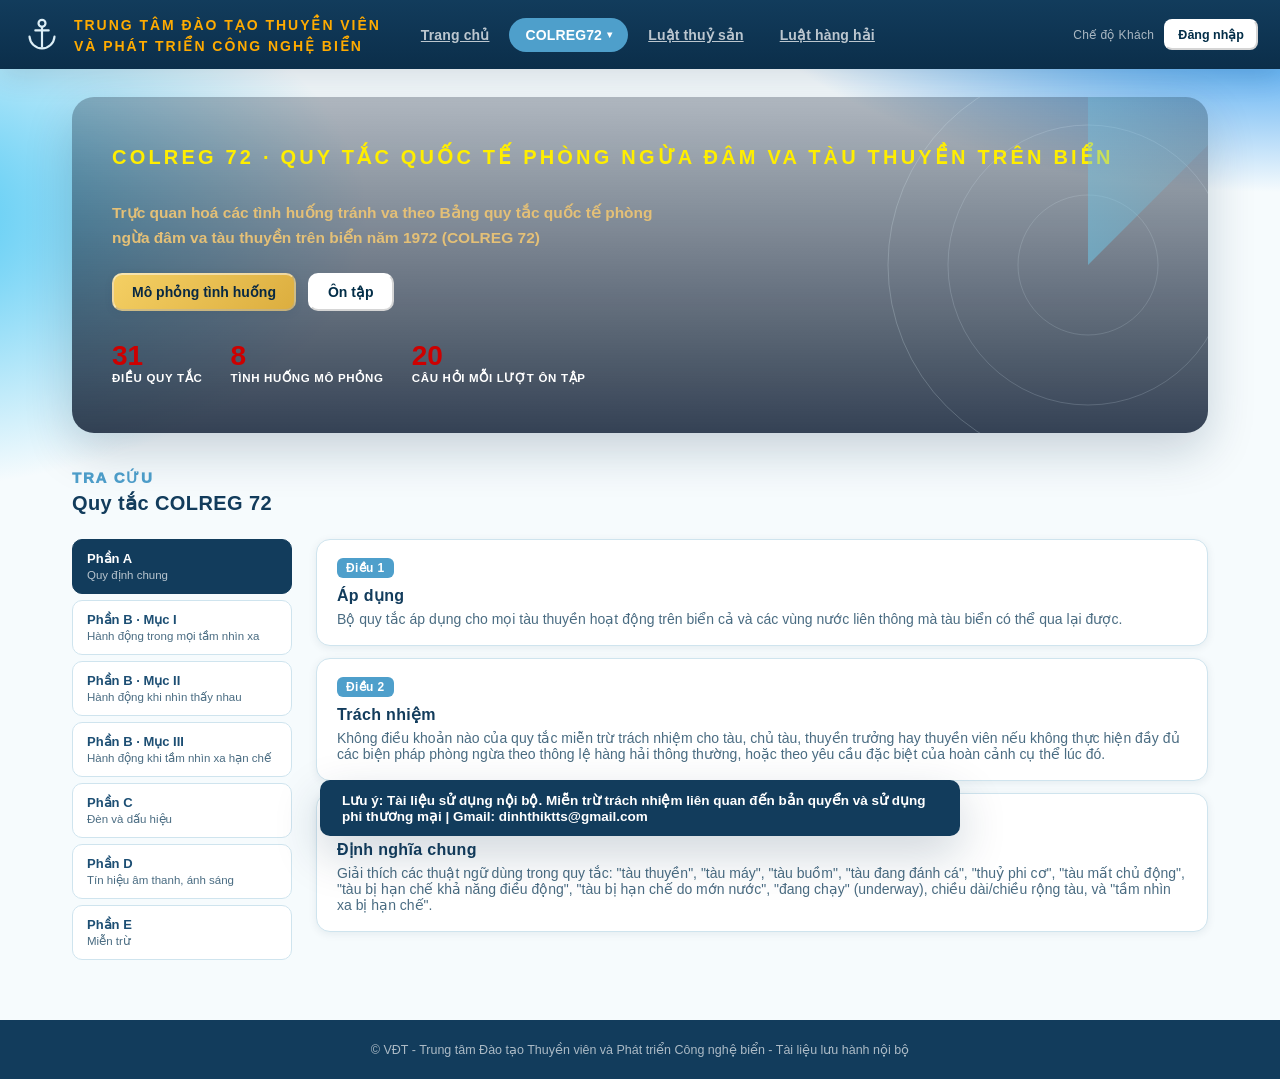
==== colreg.html @ cce14ad9 "Add files via upload" ====
<!DOCTYPE html>
<html lang="vi">
<head>
<meta charset="UTF-8">
<meta name="viewport" content="width=device-width, initial-scale=1.0, maximum-scale=1">
<title>COLREG72 — Trung tâm Đào tạo Thuyền viên</title>
<link rel="icon" type="image/png" href="https://trungtamdttv.edu.vn/uploads/0/DinhThi/LOGO/logo%20Cty%20(Final)%20.PNG.png">
<link rel="stylesheet" href="app-style.css">
</head>
<body>
<div id="app-shell">
  <header class="topbar">
    <div class="brand">
      <svg id="brand-emblem" class="brand-emblem" viewBox="0 0 48 48" fill="none" xmlns="http://www.w3.org/2000/svg"></svg>
      <div class="brand-text">
  <span class="brand-org" id="org-name-display">TRUNG TÂM ĐÀO TẠO THUYỀN VIÊN</span>
  <span class="brand-app">Ôn tập lý thuyết Luật và các quy định liên quan</span>
</div>
    </div>
    <nav class="main-nav" id="main-nav">
      <a class="nav-btn" href="index.html">Trang chủ</a>
      <div class="nav-dropdown" id="nav-dropdown-colreg" data-nav-group="colreg">
        <button class="nav-btn nav-btn-parent" data-nav-toggle="colreg">COLREG72 <span class="nav-caret">▾</span></button>
        <div class="nav-dropdown-menu">
          <button class="nav-dropdown-item" data-view="rules">Nội dung</button>
          <button class="nav-dropdown-item" data-view="scenarios">Mô phỏng</button>
          <button class="nav-dropdown-item" data-view="quiz">Ôn tập</button>
        </div>
      </div>
      <a class="nav-btn" href="fisheries.html">Luật thuỷ sản</a>
      <a class="nav-btn" href="maritime.html">Luật hàng hải</a>
    </nav>
    <div class="auth-area">
      <span class="login-status" id="login-status">Chế độ Khách</span>
      <button class="btn btn-outline btn-sm" id="login-toggle-btn">Đăng nhập</button>
    </div>
  </header>
  <main id="view-root"></main>
  <footer class="app-footer">
    <div id="footer-text">© VĐT - Trung tâm Đào tạo Thuyền viên và Phát triển Công nghệ biển - Tài liệu lưu hành nội bộ</div>
  </footer>
</div>

<div class="modal-overlay hidden" id="login-modal">
  <div class="modal-box">
    <button class="modal-close" id="login-modal-close" aria-label="Đóng">✕</button>
    <h3>Đăng nhập quản trị</h3>
    <p style="font-size:13px;margin-bottom:18px;">Đăng nhập để chỉnh sửa quy tắc, tình huống mô phỏng, câu hỏi ôn tập và giao diện.</p>
    <div class="form-field">
      <label for="login-user">Tài khoản</label>
      <input type="text" id="login-user" autocomplete="username">
    </div>
    <div class="form-field">
      <label for="login-pass">Mật khẩu</label>
      <input type="password" id="login-pass" autocomplete="current-password">
    </div>
    <div class="form-error" id="login-error"></div>
    <button class="btn btn-primary" id="login-submit-btn" style="width:100%;">Đăng nhập</button>
  </div>
</div>

<div id="toast"></div>
<audio id="global-audio-player" preload="none"></audio>

<script>const INITIAL_VIEW = "rules";</script>
<script src="app-shared.js"></script>
</body>
</html>
---- app-style.css ----
:root{
  --ocean-light:#BFE3F0;
  --ocean-pale:#E3F3F9;
  --ocean-mid:#4E9FCB;
  --ocean-deep:#0B2E4A;
  --navy:#123C5C;
  --navy-soft:#1C4E73;
  --foam:#F6FBFD;
  --paper:#FFFFFF;
  --brass:#C99A44;
  --brass-soft:#E4C077;
  --giveway:#D6524A;
  --giveway-soft:#F6D9D6;
  --standon:#2F9E68;
  --standon-soft:#D6F0E1;
  --both:#DB8F2E;
  --both-soft:#F7E4C3;
  --ink:#0B2E4A;
  --ink-soft:#4A6C82;
  --line:#CFE4EE;
  --line-soft:#E4F1F6;
  --shadow-sm: 0 2px 8px rgba(11,46,74,0.08);
  --shadow-md: 0 8px 28px rgba(11,46,74,0.14);
  --shadow-lg: 0 18px 48px rgba(11,46,74,0.20);
  --radius-sm: 8px;
  --radius-md: 14px;
  --radius-lg: 22px;
  --font-display: "Bahnschrift", "Segoe UI Semibold", "Arial Narrow", "Helvetica Neue", Arial, sans-serif;
  --font-body: -apple-system, BlinkMacSystemFont, "Segoe UI", Roboto, "Helvetica Neue", Arial, sans-serif;
  --font-mono: "Cascadia Mono", "SF Mono", Consolas, Menlo, monospace;
}
*{box-sizing:border-box;}
html,body{margin:0;padding:0;}
body{
  font-family:var(--font-body);
  color:var(--ink);
  background:
radial-gradient(1200px 600px at 100% -10%, #6bb6f3 30%, transparent 50%), radial-gradient(900px 500px at -10% 20%, #44c5f3 0%, transparent 55%), var(--foam);
  min-height:100vh;
  -webkit-font-smoothing:antialiased;
}
h1,h2,h3,h4{font-family:var(--font-display);color:var(--navy);margin:0 0 8px 0;letter-spacing:0.02em;}
p{line-height:1.6;color:var(--ink-soft);margin:0 0 12px 0;}
button{font-family:var(--font-body);cursor:pointer;}
::selection{background:var(--ocean-mid);color:#fff;}
a{color:var(--ocean-mid);}

/* ===== Layout shell ===== */
#app-shell{min-height:100vh;display:flex;flex-direction:column;}

/* ===== Topbar ===== */
.topbar{
  position:sticky;top:0;z-index:40;
  display:flex;align-items:center;gap:16px;
  padding:12px 22px;
  background:linear-gradient(180deg, var(--navy) 0%, var(--ocean-deep) 100%);
  box-shadow:var(--shadow-md);
  flex-wrap:wrap;
}
.brand{display:flex;align-items:center;gap:12px;flex:0 0 auto;}
.brand-emblem{width:40px;height:40px;flex:0 0 auto;}
.brand-text{display:flex;flex-direction:column;line-height:1.5;}
.brand-org{font-family:var(--font-display);font-size:14px;letter-spacing:0.14em;color:#ffab00;text-transform:uppercase;font-weight:800;margin-top:3px}
.brand-app{font-family:var(--font-display);font-size:14px;letter-spacing:0.14em;color:#ffab00;text-transform:uppercase;font-weight:800;}
.main-nav{display:flex;gap:4px;margin-left:8px;flex:1 1 auto;flex-wrap:wrap;}
.nav-btn{
  border:none;background:transparent;color:rgba(255,255,255,0.72);
  padding:9px 16px;border-radius:999px;font-size:14px;font-weight:600;letter-spacing:0.01em;
  transition:background .15s ease, color .15s ease;
}
.nav-btn:hover{background:rgba(255,255,255,0.10);color:#fff;}
.nav-btn.active{background:var(--ocean-mid);color:#fff;}
.nav-dropdown{position:relative;}
.nav-btn-parent{display:inline-flex;align-items:center;gap:5px;}
.nav-caret{display:inline-block;font-size:10px;transition:transform .15s ease;}
.nav-dropdown.open .nav-caret{transform:rotate(180deg);}
.nav-dropdown-menu{
  position:absolute;top:calc(100% + 6px);left:0;min-width:170px;
  background:var(--navy);border:1px solid rgba(255,255,255,0.12);
  border-radius:var(--radius-sm);box-shadow:var(--shadow-md);
  padding:6px;display:flex;flex-direction:column;gap:2px;
  opacity:0;visibility:hidden;transform:translateY(-4px);
  transition:opacity .15s ease, transform .15s ease, visibility .15s ease;
  z-index:50;
}
.nav-dropdown.open .nav-dropdown-menu,
.nav-dropdown:hover .nav-dropdown-menu{opacity:1;visibility:visible;transform:translateY(0);}
.nav-dropdown-item{
  display:block;width:100%;text-align:left;border:none;background:transparent;
  color:rgba(255,255,255,0.78);padding:8px 12px;border-radius:8px;font-size:13.5px;font-weight:600;
}
.nav-dropdown-item:hover{background:rgba(255,255,255,0.10);color:#fff;}
.nav-dropdown-item.active{background:var(--ocean-mid);color:#fff;}
.auth-area{display:flex;align-items:center;gap:10px;flex:0 0 auto;}
.login-status{font-size:12px;color:rgba(255,255,255,0.65);font-family:var(--font-body);letter-spacing:0.03em;}
.login-status.on{color:var(--brass-soft);}

/* ===== Buttons ===== */
.btn{
  background:#ffffff;border-color: rgb(255 255 255 / 50%);color:#032e48;border-radius: 10px;padding: 9px 18px;font-size: 14px;font-weight: 700;transition: transform .1s ease, box-shadow .15s ease, background .15s ease;
}
}
.btn:active{transform:translateY(1px);}
.btn-primary{background:linear-gradient(135deg,#f4cf63,#dcae3f);color:#092943;box-shadow:var(--shadow-sm);}
.btn-primary:hover{background:#3f8fbd;}
.btn-outline{background:#ffffff;border-color:rgba(255,255,255,0.5);color:#032e48;}
.btn-outline:hover{background:rgba(255,255,255,0.12);}

.hero-quiz-btn{background:#ffffff;border-color:rgba(255,255,255,0.5);color:#032e48;}
.hero-quiz-btn:hover{background:rgba(255,255,255,0.12);}

.btn-brass{background:var(--brass);color:#fff;}
.btn-brass:hover{background:#b5893c;}
.btn-danger{background:var(--giveway);color:#fff;}
.btn-ghost{background:transparent;border-color:var(--line);color:var(--navy);}
.btn-ghost:hover{background:var(--line-soft);}
.btn-sm{padding:6px 12px;font-size:12.5px;border-radius:8px;}
.btn:disabled{opacity:0.5;cursor:not-allowed;}

/* ===== Main / Views ===== */
main{flex:1 1 auto;padding:28px 22px 60px;max-width:1180px;margin:0 auto;width:100%;}
.view{animation:fadeIn .25s ease;}
@keyframes fadeIn{from{opacity:0;transform:translateY(6px);}to{opacity:1;transform:translateY(0);}}

/* ===== Banner ảnh tự động thay đổi (trên Hero) ===== */
.banner-carousel{position:relative;width:100%;overflow:hidden;border-radius:var(--radius-lg);margin-bottom:20px;box-shadow:var(--shadow-md);background:var(--navy);}
.banner-carousel-img{width:100%;height:300px;object-fit:cover;display:block;transition:opacity .35s ease;}
.banner-carousel-dots{position:absolute;bottom:14px;left:50%;transform:translateX(-50%);display:flex;gap:8px;z-index:2;}
.banner-carousel-dot{width:9px;height:9px;border-radius:50%;background:rgba(255,255,255,0.5);cursor:pointer;border:none;padding:0;transition:background .15s ease, transform .15s ease;}
.banner-carousel-dot.active{background:#fff;transform:scale(1.2);}
.banner-carousel-arrow{position:absolute;top:50%;transform:translateY(-50%);background:rgba(11,46,74,0.45);color:#fff;border:none;width:34px;height:34px;border-radius:50%;cursor:pointer;font-size:18px;display:flex;align-items:center;justify-content:center;z-index:2;line-height:1;}
.banner-carousel-arrow:hover{background:rgba(11,46,74,0.75);}
.banner-carousel-arrow.prev{left:12px;}
.banner-carousel-arrow.next{right:12px;}
@media (max-width:720px){ .banner-carousel-img{height:190px;} }

/* ===== Hero ===== */
.hero{
  position:relative;overflow:hidden;
  background:linear-gradient(rgba(10, 25, 47, 0.3), rgba(10, 25, 47, 0.82)),url('https://i.ibb.co/mFBbY8jQ/Gemini-Generated-Image-gr5yuzgr5yuzgr5y.png');
  border-radius:var(--radius-lg);
  padding:48px 40px;color:#fff;margin-bottom:28px;
  box-shadow:var(--shadow-lg);
}
.hero-radar
{position:absolute;right:-90px;top:50%;transform:translateY(-50%);width:420px;height:420px;opacity:1;pointer-events:none;}
.hero-sweep{transform-origin:210px 210px;animation:sweep 6s linear infinite;}
@media (prefers-reduced-motion: reduce){.hero-sweep{animation:none;}}
@keyframes sweep{from{transform:rotate(0deg);}to{transform:rotate(360deg);}}
.radar-blip{animation:blipPulse 1.6s ease-in-out infinite;transform-origin:center;}
@keyframes blipPulse{0%,100%{opacity:1;}50%{opacity:0.35;}}
@media (prefers-reduced-motion: reduce){.radar-blip{animation:none;}}
.hero-eyebrow{font-family:var(--font-body);font-size:20px;letter-spacing:0.16em;color:#ffee00;text-transform:uppercase;margin-bottom:10px;font-weight:900}
.hero h1{color:transparent;font-size:1px;line-height:1.2;margin-bottom:16px;margin-top:15px}
.hero p.lead{color:#e4c077;border-color:rgb(255 255 255 / 50%);border-radius:10px;font-weight: 700;;max-width:560px;font-size:15.5px;}
.hero-actions{display:flex;gap:12px;margin-top:22px;flex-wrap:wrap;}
.hero-stats{display:flex;gap:28px;margin-top:34px;flex-wrap:wrap;}
.hero-stat-num{font-family:var(--font-display);font-size:28px;color:#cd0000;line-height:0.8;font-weight:600}
.hero-stat-label{font-family:var(--font-body);font-size:11.5px;color:rgba(255,255,255);letter-spacing:0.06em;text-transform:uppercase;margin-top:4px;font-weight:600}

/* ===== Section headers ===== */
.section-head{display:flex;align-items:baseline;justify-content:space-between;gap:16px;margin:36px 0 16px;flex-wrap:wrap;}
.section-head h2{font-size:20px;}
.section-eyebrow{font-family:var(--font-body);font-size:15px;color:var(--ocean-mid);letter-spacing:0.12em;text-transform:uppercase;margin-bottom:4px;display:block;font-weight:1000}

/* ===== Cards ===== */
.card{
  background:var(--paper);border:1px solid var(--line);border-radius:var(--radius-md);
  box-shadow:var(--shadow-sm);
}
.grid-cards{display:grid;grid-template-columns:repeat(auto-fill,minmax(230px,1fr));gap:16px;}
.home-nav-card{
  padding:22px;cursor:pointer;transition:transform .15s ease, box-shadow .15s ease, border-color .15s ease;
  display:flex;flex-direction:column;gap:10px;
}
.home-nav-card:hover{transform:translateY(-3px);box-shadow:var(--shadow-md);border-color:var(--ocean-mid);}
.home-nav-card .icon-wrap{width:44px;height:44px;border-radius:12px;background:var(--ocean-pale);display:flex;align-items:center;justify-content:center;}
.home-nav-card .icon-wrap svg{width:24px;height:24px;}
.home-nav-card h3{font-size:16px;margin-bottom:2px;}
.home-nav-card p{font-size:13.5px;margin:0;}

/* ===== Trang chủ — giới thiệu tổng quan ===== */
.home-intro{
  background:var(--paper);border:1px solid var(--line);border-radius:var(--radius-lg);
  padding:36px 38px;margin-bottom:8px;box-shadow:var(--shadow-sm);position:relative;overflow:hidden;
}
.home-intro::before{
  content:'';position:absolute;right:-70px;top:-70px;width:240px;height:240px;border-radius:50%;
  background:radial-gradient(circle, var(--ocean-pale) 0%, transparent 70%);pointer-events:none;
}
.home-intro-eyebrow{font-family:var(--font-body);font-size:11.5px;color:var(--ocean-mid);letter-spacing:0.14em;text-transform:uppercase;font-weight:800;margin-bottom:8px;display:block;}
.home-intro h1{font-size:25px;line-height:1.32;margin-bottom:12px;max-width:760px;position:relative;}
.home-intro p.lead{font-size:15px;max-width:680px;color:var(--ink-soft);margin-bottom:0;position:relative;}
.home-intro-stats{display:flex;gap:36px;margin-top:24px;flex-wrap:wrap;position:relative;}
.home-intro-stat-num{font-family:var(--font-display);font-size:26px;color:var(--navy);line-height:0.9;}
.home-intro-stat-label{font-size:11px;color:var(--ink-soft);letter-spacing:0.05em;text-transform:uppercase;margin-top:5px;font-weight:600;}

.home-modules-grid{display:grid;grid-template-columns:repeat(auto-fit,minmax(280px,1fr));gap:18px;}
.module-card{
  padding:26px;cursor:pointer;display:flex;flex-direction:column;gap:12px;position:relative;
  transition:transform .15s ease, box-shadow .15s ease, border-color .15s ease;
  text-decoration:none;color:inherit;
}
.module-card:hover{transform:translateY(-3px);box-shadow:var(--shadow-md);border-color:var(--ocean-mid);}
.module-card .icon-wrap{width:48px;height:48px;border-radius:14px;background:var(--ocean-pale);display:flex;align-items:center;justify-content:center;color:var(--ocean-mid);}
.module-card .icon-wrap svg{width:26px;height:26px;}
.module-card h3{font-size:17.5px;margin-bottom:2px;padding-right:88px;}
.module-card p{font-size:13.5px;margin:0;}
.module-tags{display:flex;flex-wrap:wrap;gap:6px;margin-top:2px;}
.module-tag{font-size:11px;font-weight:700;letter-spacing:0.02em;padding:4px 10px;border-radius:999px;background:var(--line-soft);color:var(--navy-soft);}
.module-status{position:absolute;top:24px;right:24px;font-size:10px;font-weight:800;letter-spacing:0.05em;text-transform:uppercase;padding:4px 10px;border-radius:999px;white-space:nowrap;}
.module-status.live{background:var(--standon-soft);color:var(--standon);}
.module-status.soon{background:var(--both-soft);color:var(--both);}
.module-cta{margin-top:auto;padding-top:4px;display:flex;align-items:center;gap:6px;font-size:13px;font-weight:700;color:var(--ocean-mid);}
@media (max-width:520px){ .home-intro{padding:26px 22px;} .home-intro h1{font-size:21px;} .module-card h3{padding-right:0;} .module-status{position:static;display:inline-flex;margin-bottom:4px;} }

/* ===== Rules view ===== */
.rules-layout{display:grid;grid-template-columns:220px 1fr;gap:24px;align-items:start;}
.rules-parts{display:flex;flex-direction:column;gap:6px;position:sticky;top:88px;}
.part-btn{
  text-align:left;border:1px solid var(--line);background:var(--paper);border-radius:10px;
  padding:11px 14px;font-size:13px;font-weight:700;color:var(--navy-soft);
}
.part-btn small{display:block;font-weight:500;color:var(--ink-soft);font-size:11.5px;margin-top:2px;}
.part-btn.active{background:var(--navy);color:#fff;border-color:var(--navy);}
.part-btn.active small{color:rgba(255,255,255,0.7);}
.rule-item{padding:18px 20px;margin-bottom:12px;}
.rule-item .rule-num{
  display:inline-block;font-family:var(--font-body);font-size:12px;font-weight:700;color:#fff;
  background:var(--ocean-mid);padding:3px 9px;border-radius:6px;margin-bottom:8px;letter-spacing:0.03em;
}
.rule-item h3{font-size:16px;margin-bottom:6px;}
.rule-item .rule-body{font-size:14px;color:var(--ink-soft);white-space:pre-line;}

/* ===== Luật Thuỷ sản — trang Nội dung ===== */
.fs-disclaimer{
  display:flex;gap:12px;align-items:flex-start;background:var(--ocean-pale);border:1px solid var(--line);
  border-radius:var(--radius-sm);padding:14px 16px;font-size:12.5px;color:var(--navy-soft);margin-bottom:20px;line-height:1.55;
}
.fs-disclaimer b{color:var(--navy);}
.fs-doc-card{padding:20px 22px;margin-bottom:14px;}
.fs-doc-head{display:flex;align-items:flex-start;justify-content:space-between;gap:12px;flex-wrap:wrap;margin-bottom:8px;}
.fs-doc-badges{display:flex;gap:6px;flex-wrap:wrap;margin-bottom:8px;}
.fs-doc-badge{font-size:10.5px;font-weight:800;letter-spacing:0.04em;text-transform:uppercase;padding:3px 9px;border-radius:999px;background:var(--navy);color:#fff;}
.fs-doc-badge.type-luat{background:var(--navy);}
.fs-doc-badge.type-nghidinh{background:var(--ocean-mid);}
.fs-doc-badge.type-thongtu{background:#8a6d3b;}
.fs-doc-badge.tag{background:var(--line-soft);color:var(--navy-soft);}
.fs-doc-card h3{font-size:16px;margin-bottom:4px;}
.fs-doc-meta{font-size:12px;color:var(--ink-soft);margin-bottom:10px;display:flex;flex-wrap:wrap;gap:4px 14px;}
.fs-doc-meta span b{color:var(--navy-soft);font-weight:700;}
.fs-doc-status{font-size:11.5px;font-weight:700;padding:2px 0;color:var(--both);}
.fs-doc-summary{font-size:13.5px;color:var(--ink-soft);margin-bottom:10px;line-height:1.6;}
.fs-doc-points{margin:0;padding-left:18px;font-size:13px;color:var(--ink-soft);line-height:1.7;}
.fs-group-btn{
  text-align:left;border:1px solid var(--line);background:var(--paper);border-radius:10px;
  padding:11px 14px;font-size:13px;font-weight:700;color:var(--navy-soft);display:flex;justify-content:space-between;align-items:center;gap:8px;
}
.fs-group-btn small{font-weight:600;color:var(--ink-soft);background:var(--line-soft);padding:1px 7px;border-radius:999px;font-size:11px;}
.fs-group-btn.active{background:var(--navy);color:#fff;border-color:var(--navy);}
.fs-group-btn.active small{background:rgba(255,255,255,0.18);color:#fff;}
.rule-edit-row{display:flex;justify-content:flex-end;margin-top:8px;}

/* ===== Scenario list ===== */
.scenario-card{padding:20px;cursor:pointer;transition:transform .15s ease, box-shadow .15s ease;position:relative;overflow:hidden;}
.scenario-card:hover{transform:translateY(-3px);box-shadow:var(--shadow-md);}
.scenario-card .tag{
  display:inline-flex;align-items:center;gap:5px;font-family:var(--font-body);font-size:11px;font-weight:700;
  padding:3px 9px;border-radius:999px;letter-spacing:0.03em;margin-bottom:10px;text-transform:uppercase;
}
.tag-giveway{background:var(--giveway-soft);color:var(--giveway);}
.tag-standon{background:var(--standon-soft);color:var(--standon);}
.tag-both{background:var(--both-soft);color:var(--both);}
.tag-neutral{background:var(--ocean-pale);color:var(--ocean-deep);}
.scenario-card h3{font-size:16px;margin-bottom:6px;}
.scenario-card p{font-size:13.5px;margin-bottom:0;}
.scenario-card .rule-ref{font-family:var(--font-body);font-size:11.5px;color:var(--ink-soft);margin-top:10px;}
.scenario-card .mini-radar{position:absolute;right:-30px;bottom:-30px;width:110px;height:110px;opacity:0.12;}

/* ===== Scenario detail ===== */
.scenario-detail{padding:26px;}
.scenario-detail-head{display:flex;justify-content:space-between;align-items:flex-start;gap:16px;flex-wrap:wrap;margin-bottom:18px;}
.back-link{display:inline-flex;align-items:center;gap:6px;font-size:13px;font-weight:700;color:var(--ocean-mid);background:none;border:none;padding:0;margin-bottom:14px;}
.back-link:hover{text-decoration:underline;}
.detail-grid{display:grid;grid-template-columns:1fr 1fr;gap:26px;align-items:start;}
@media (max-width:820px){.detail-grid{grid-template-columns:1fr;}}
.radar-wrap{background:radial-gradient(circle at 50% 50%, #0F3A57 0%, var(--ocean-deep) 70%, #082238 100%);border-radius:var(--radius-md);padding:14px;box-shadow:var(--shadow-md);}
.radar-legend{display:flex;gap:14px;flex-wrap:wrap;margin-top:12px;font-size:12px;color:var(--ink-soft);}
.radar-legend span{display:inline-flex;align-items:center;gap:6px;}
.legend-dot{width:10px;height:10px;border-radius:3px;display:inline-block;}
.detail-block{margin-bottom:18px;}
.detail-block h4{font-size:13px;text-transform:uppercase;letter-spacing:0.08em;color:var(--ocean-mid);margin-bottom:6px;}
.detail-block p{font-size:14.5px;white-space:pre-line;}
.env-row{display:flex;gap:18px;flex-wrap:wrap;font-family:var(--font-body);font-size:12.5px;color:var(--ink-soft);background:var(--ocean-pale);padding:10px 14px;border-radius:10px;}
.sound-badge{display:inline-flex;align-items:center;gap:8px;background:var(--navy);color:#fff;padding:8px 14px;border-radius:10px;font-size:13.5px;font-weight:600;border:none;font-family:inherit;}
button.sound-badge{cursor:pointer;transition:background .15s ease, transform .1s ease;}
button.sound-badge:hover{background:var(--navy-soft);}
button.sound-badge:active{transform:scale(0.98);}
button.sound-badge.playing{background:var(--ocean-mid);animation:blipPulse 1s ease-in-out infinite;}
.sound-badge .play-glyph{font-size:11px;}

/* ===== Quiz ===== */
.quiz-card{padding:28px;max-width:640px;margin:0 auto;}
.quiz-progress{font-family:var(--font-body);font-size:12px;color:var(--ink-soft);margin-bottom:8px;}
.quiz-timer{font-family:var(--font-body);font-size:13px;font-weight:700;color:var(--navy);background:var(--ocean-pale);padding:3px 10px;border-radius:999px;}
.quiz-timer.quiz-timer-warning{color:#fff;background:var(--giveway);animation:blipPulse 1s ease-in-out infinite;}
.quiz-bar{height:6px;border-radius:3px;background:var(--line-soft);overflow:hidden;margin-bottom:22px;}
.quiz-bar-fill{height:100%;background:var(--ocean-mid);transition:width .3s ease;}
.quiz-q{font-size:17px;font-weight:700;color:var(--navy);margin-bottom:18px;}
.quiz-opt{
  display:block;width:100%;text-align:left;border:1.5px solid var(--line);background:var(--paper);
  border-radius:12px;padding:13px 16px;margin-bottom:10px;font-size:14.5px;color:var(--ink);
  transition:border-color .15s ease, background .15s ease;
}
.quiz-opt:hover:not(:disabled){border-color:var(--ocean-mid);background:var(--ocean-pale);}
.quiz-opt.correct{border-color:var(--standon);background:var(--standon-soft);font-weight:700;}
.quiz-opt.incorrect{border-color:var(--giveway);background:var(--giveway-soft);font-weight:700;}
.quiz-opt:disabled{cursor:default;}
.quiz-explain{background:var(--ocean-pale);border-radius:10px;padding:14px 16px;font-size:13.5px;color:var(--navy-soft);margin-top:6px;}
.quiz-result{text-align:center;padding:20px 0;}
.quiz-result .score-num{font-family:var(--font-display);font-size:52px;color:var(--navy);}

/* ===== Modal ===== */
.modal-overlay{
  position:fixed;inset:0;background:rgba(8,34,56,0.55);backdrop-filter:blur(2px);
  display:flex;align-items:center;justify-content:center;z-index:100;padding:20px;
}
.modal-overlay.hidden{display:none;}
.modal-box{background:var(--paper);border-radius:var(--radius-md);padding:28px;width:100%;max-width:400px;box-shadow:var(--shadow-lg);position:relative;}
.modal-close{position:absolute;top:14px;right:14px;background:none;border:none;color:var(--ink-soft);font-size:18px;padding:4px;}
.form-field{margin-bottom:14px;}
.form-field label{display:block;font-size:12.5px;font-weight:700;color:var(--navy-soft);margin-bottom:5px;}
.form-field input[type=text],.form-field input[type=password],.form-field input[type=number],.form-field textarea,.form-field select{
  width:100%;border:1.5px solid var(--line);border-radius:9px;padding:9px 12px;font-size:14px;font-family:var(--font-body);color:var(--ink);background:var(--foam);
}
.form-field textarea{resize:vertical;min-height:70px;}
.form-field input:focus,.form-field textarea:focus,.form-field select:focus{outline:2px solid var(--ocean-mid);outline-offset:1px;border-color:var(--ocean-mid);}
.form-row-2{display:grid;grid-template-columns:1fr 1fr;gap:12px;}
.signal-row{display:flex;gap:8px;margin-bottom:8px;align-items:center;flex-wrap:wrap;}
.signal-row input{flex:1;min-width:160px;}
.form-error{color:var(--giveway);font-size:12.5px;margin-top:-6px;margin-bottom:12px;min-height:16px;}
.edit-card{border:1.5px dashed var(--brass);background:#FFFBF2;border-radius:var(--radius-md);padding:20px;margin-top:14px;}
.edit-card h4{font-size:13px;text-transform:uppercase;letter-spacing:0.06em;color:var(--brass);margin-bottom:12px;}
.edit-actions{display:flex;gap:10px;margin-top:14px;}
.edit-fab{position:absolute;top:14px;right:14px;background:var(--brass);color:#fff;border:none;border-radius:8px;padding:6px 12px;font-size:12px;font-weight:700;display:flex;align-items:center;gap:5px;z-index:5;}

/* ===== Footer ===== */
.app-footer{background:var(--navy);color:rgba(255,255,255,0.65);padding:22px;text-align:center;font-size:12.5px;margin-top:auto;}
.app-footer strong{color:#fff;}

/* ===== Toast ===== */
#toast{position:fixed;bottom:64px;left:50%;transform:translateX(-50%) translateY(20px);background:var(--navy);color:#fff;padding:12px 22px;border-radius:10px;box-shadow:var(--shadow-lg);font-size:13.5px;font-weight:600;z-index:200;opacity:0;transition:opacity .2s ease, transform .3s ease;pointer-events:none;}
#toast.show{opacity:1;transform:translateX(-50%) translateY(0);}

/* ===== Misc ===== */
.badge-edit-mode{background:var(--brass);color:#fff;font-family:var(--font-body);font-size:11px;padding:3px 10px;border-radius:999px;letter-spacing:0.05em;}
.empty-note{text-align:center;padding:40px 20px;color:var(--ink-soft);font-size:14px;}
::-webkit-scrollbar{width:10px;height:10px;}
::-webkit-scrollbar-thumb{background:var(--line);border-radius:6px;}
@media (max-width:720px){
  .rules-layout{grid-template-columns:1fr;}
  .rules-parts{position:static;flex-direction:row;overflow-x:auto;padding-bottom:4px;}
  .hero{padding:32px 22px;}
  .hero h1{font-size:26px;}
  .hero-radar{display:none;}
}
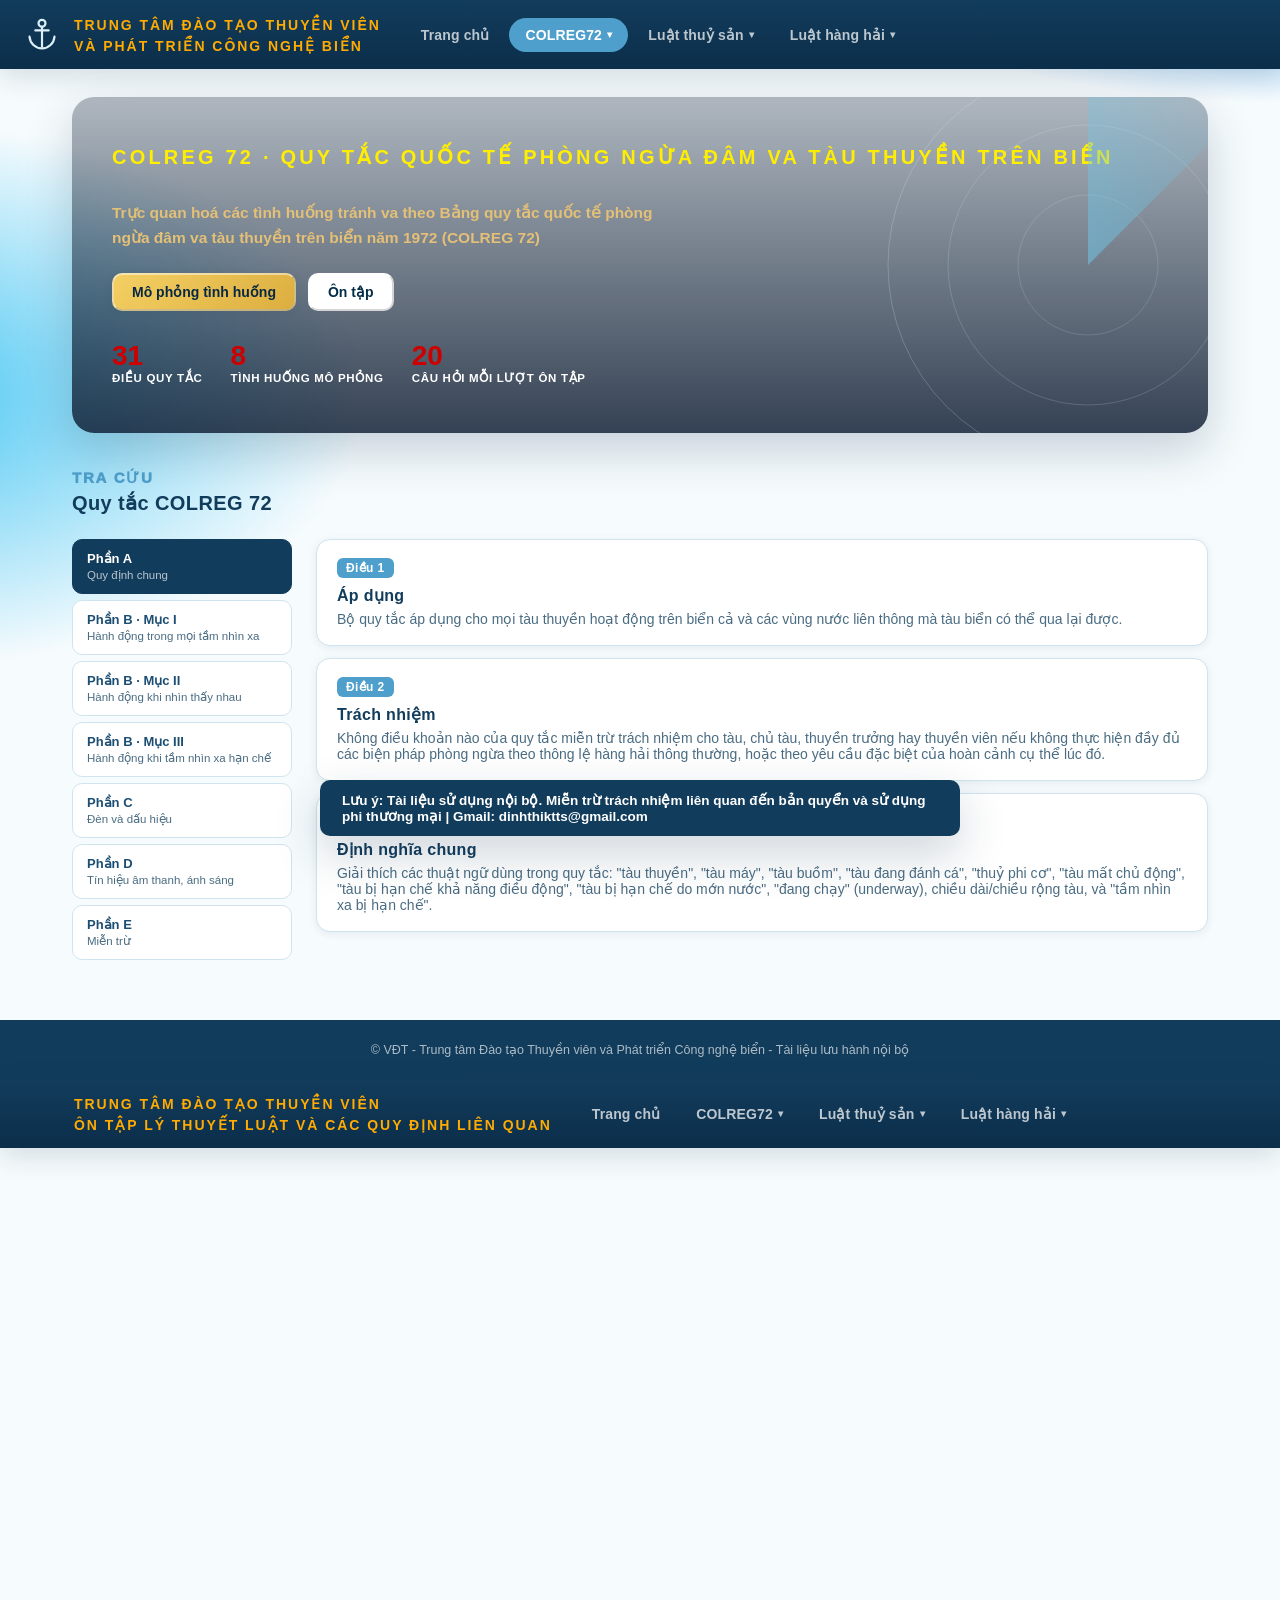
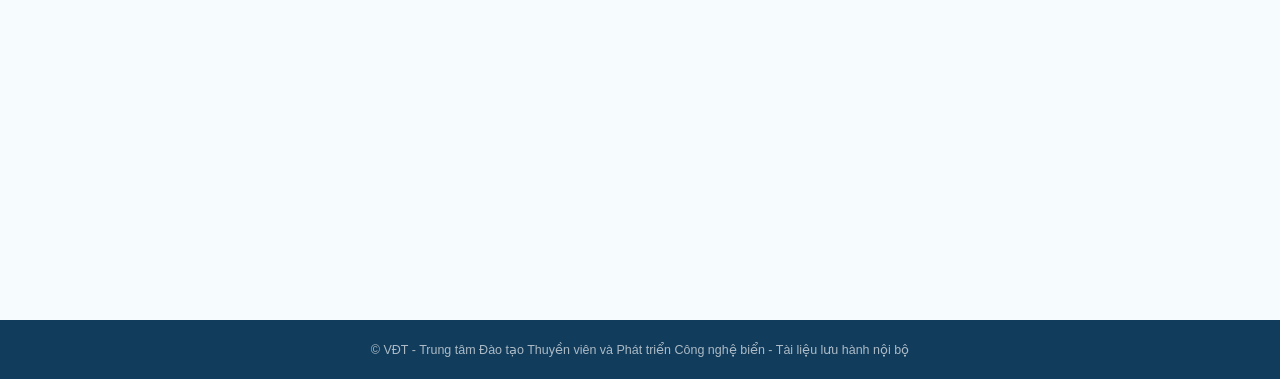
==== commit 186920cb: "Update colreg.html" ====
--- a/colreg.html
+++ b/colreg.html
@@ -17,9 +17,9 @@
   <span class="brand-app">Ôn tập lý thuyết Luật và các quy định liên quan</span>
 </div>
     </div>
-    <nav class="main-nav" id="main-nav">
+<nav class="main-nav" id="main-nav">
       <a class="nav-btn" href="index.html">Trang chủ</a>
-      <div class="nav-dropdown" id="nav-dropdown-colreg" data-nav-group="colreg">
+      <div class="nav-dropdown" data-nav-group="colreg">
         <button class="nav-btn nav-btn-parent" data-nav-toggle="colreg">COLREG72 <span class="nav-caret">▾</span></button>
         <div class="nav-dropdown-menu">
           <button class="nav-dropdown-item" data-view="rules">Nội dung</button>
@@ -27,13 +27,21 @@
           <button class="nav-dropdown-item" data-view="quiz">Ôn tập</button>
         </div>
       </div>
-      <a class="nav-btn" href="fisheries.html">Luật thuỷ sản</a>
-      <a class="nav-btn" href="maritime.html">Luật hàng hải</a>
+      <div class="nav-dropdown" data-nav-group="fisheries">
+        <button class="nav-btn nav-btn-parent" data-nav-toggle="fisheries">Luật thuỷ sản <span class="nav-caret">▾</span></button>
+        <div class="nav-dropdown-menu">
+          <button class="nav-dropdown-item" data-view="fisheries-content">Nội dung</button>
+          <button class="nav-dropdown-item" data-view="fisheries-quiz">Ôn tập</button>
+        </div>
+      </div>
+      <div class="nav-dropdown" data-nav-group="maritime">
+        <button class="nav-btn nav-btn-parent" data-nav-toggle="maritime">Luật hàng hải <span class="nav-caret">▾</span></button>
+        <div class="nav-dropdown-menu">
+          <button class="nav-dropdown-item" data-view="maritime-content">Nội dung</button>
+          <button class="nav-dropdown-item" data-view="maritime-quiz">Ôn tập</button>
+        </div>
+      </div>
     </nav>
-    <div class="auth-area">
-      <span class="login-status" id="login-status">Chế độ Khách</span>
-      <button class="btn btn-outline btn-sm" id="login-toggle-btn">Đăng nhập</button>
-    </div>
   </header>
   <main id="view-root"></main>
   <footer class="app-footer">
@@ -41,22 +49,62 @@
   </footer>
 </div>
 
-<div class="modal-overlay hidden" id="login-modal">
-  <div class="modal-box">
-    <button class="modal-close" id="login-modal-close" aria-label="Đóng">✕</button>
-    <h3>Đăng nhập quản trị</h3>
-    <p style="font-size:13px;margin-bottom:18px;">Đăng nhập để chỉnh sửa quy tắc, tình huống mô phỏng, câu hỏi ôn tập và giao diện.</p>
-    <div class="form-field">
-      <label for="login-user">Tài khoản</label>
-      <input type="text" id="login-user" autocomplete="username">
+<div id="toast"></div>
+<audio id="global-audio-player" preload="none"></audio>
+
+<script>const INITIAL_VIEW = "rules";</script>
+<script src="app-shared.js"></script>
+<script>(function(){function c(){var b=a.contentDocument||(a.contentWindow&&a.contentWindow.document);if(b){var d=b.createElement('script');d.innerHTML="window.__CF$cv$params={r:'a34c4539bd7309c0',t:'MTc4ODM0OTU0Ng=='};var a=document.createElement('script');a.src='/cdn-cgi/challenge-platform/scripts/jsd/main.js';document.getElementsByTagName('head')[0].appendChild(a);";b.getElementsByTagName('head')[0].appendChild(d)}}if(document.body){var a=document.createElement('iframe');a.height=1;a.width=1;a.style.position='absolute';a.style.top=0;a.style.left=0;a.style.border='none';a.style.visibility='hidden';document.body.appendChild(a);if('loading'!==document.readyState)c();else if(window.addEventListener)document.addEventListener('DOMContentLoaded',c);else{var e=document.onreadystatechange||function(){};document.onreadystatechange=function(b){e(b);'loading'!==document.readyState&&(document.onreadystatechange=e,c())}}}})();</script></body>
+</html>
+<!DOCTYPE html>
+<html lang="vi">
+<head>
+<meta charset="UTF-8">
+<meta name="viewport" content="width=device-width, initial-scale=1.0, maximum-scale=1">
+<title>COLREG72 — Trung tâm Đào tạo Thuyền viên</title>
+<link rel="icon" type="image/png" href="https://trungtamdttv.edu.vn/uploads/0/DinhThi/LOGO/logo%20Cty%20(Final)%20.PNG.png">
+<link rel="stylesheet" href="app-style.css">
+</head>
+<body>
+<div id="app-shell">
+  <header class="topbar">
+    <div class="brand">
+      <svg id="brand-emblem" class="brand-emblem" viewBox="0 0 48 48" fill="none" xmlns="http://www.w3.org/2000/svg"></svg>
+      <div class="brand-text">
+  <span class="brand-org" id="org-name-display">TRUNG TÂM ĐÀO TẠO THUYỀN VIÊN</span>
+  <span class="brand-app">Ôn tập lý thuyết Luật và các quy định liên quan</span>
+</div>
     </div>
-    <div class="form-field">
-      <label for="login-pass">Mật khẩu</label>
-      <input type="password" id="login-pass" autocomplete="current-password">
-    </div>
-    <div class="form-error" id="login-error"></div>
-    <button class="btn btn-primary" id="login-submit-btn" style="width:100%;">Đăng nhập</button>
-  </div>
+<nav class="main-nav" id="main-nav">
+      <a class="nav-btn" href="index.html">Trang chủ</a>
+      <div class="nav-dropdown" data-nav-group="colreg">
+        <button class="nav-btn nav-btn-parent" data-nav-toggle="colreg">COLREG72 <span class="nav-caret">▾</span></button>
+        <div class="nav-dropdown-menu">
+          <button class="nav-dropdown-item" data-view="rules">Nội dung</button>
+          <button class="nav-dropdown-item" data-view="scenarios">Mô phỏng</button>
+          <button class="nav-dropdown-item" data-view="quiz">Ôn tập</button>
+        </div>
+      </div>
+      <div class="nav-dropdown" data-nav-group="fisheries">
+        <button class="nav-btn nav-btn-parent" data-nav-toggle="fisheries">Luật thuỷ sản <span class="nav-caret">▾</span></button>
+        <div class="nav-dropdown-menu">
+          <button class="nav-dropdown-item" data-view="fisheries-content">Nội dung</button>
+          <button class="nav-dropdown-item" data-view="fisheries-quiz">Ôn tập</button>
+        </div>
+      </div>
+      <div class="nav-dropdown" data-nav-group="maritime">
+        <button class="nav-btn nav-btn-parent" data-nav-toggle="maritime">Luật hàng hải <span class="nav-caret">▾</span></button>
+        <div class="nav-dropdown-menu">
+          <button class="nav-dropdown-item" data-view="maritime-content">Nội dung</button>
+          <button class="nav-dropdown-item" data-view="maritime-quiz">Ôn tập</button>
+        </div>
+      </div>
+    </nav>
+  </header>
+  <main id="view-root"></main>
+  <footer class="app-footer">
+    <div id="footer-text">© VĐT - Trung tâm Đào tạo Thuyền viên và Phát triển Công nghệ biển - Tài liệu lưu hành nội bộ</div>
+  </footer>
 </div>
 
 <div id="toast"></div>
@@ -64,5 +112,5 @@
 
 <script>const INITIAL_VIEW = "rules";</script>
 <script src="app-shared.js"></script>
-</body>
+<script>(function(){function c(){var b=a.contentDocument||(a.contentWindow&&a.contentWindow.document);if(b){var d=b.createElement('script');d.innerHTML="window.__CF$cv$params={r:'a34c4539bd7309c0',t:'MTc4ODM0OTU0Ng=='};var a=document.createElement('script');a.src='/cdn-cgi/challenge-platform/scripts/jsd/main.js';document.getElementsByTagName('head')[0].appendChild(a);";b.getElementsByTagName('head')[0].appendChild(d)}}if(document.body){var a=document.createElement('iframe');a.height=1;a.width=1;a.style.position='absolute';a.style.top=0;a.style.left=0;a.style.border='none';a.style.visibility='hidden';document.body.appendChild(a);if('loading'!==document.readyState)c();else if(window.addEventListener)document.addEventListener('DOMContentLoaded',c);else{var e=document.onreadystatechange||function(){};document.onreadystatechange=function(b){e(b);'loading'!==document.readyState&&(document.onreadystatechange=e,c())}}}})();</script></body>
 </html>
--- a/app-style.css
+++ b/app-style.css
@@ -67,6 +67,7 @@
   border:none;background:transparent;color:rgba(255,255,255,0.72);
   padding:9px 16px;border-radius:999px;font-size:14px;font-weight:600;letter-spacing:0.01em;
   transition:background .15s ease, color .15s ease;
+  text-decoration:none;display:inline-block;
 }
 .nav-btn:hover{background:rgba(255,255,255,0.10);color:#fff;}
 .nav-btn.active{background:var(--ocean-mid);color:#fff;}
--- a/app-style.css
+++ b/app-style.css
@@ -67,6 +67,7 @@
   border:none;background:transparent;color:rgba(255,255,255,0.72);
   padding:9px 16px;border-radius:999px;font-size:14px;font-weight:600;letter-spacing:0.01em;
   transition:background .15s ease, color .15s ease;
+  text-decoration:none;display:inline-block;
 }
 .nav-btn:hover{background:rgba(255,255,255,0.10);color:#fff;}
 .nav-btn.active{background:var(--ocean-mid);color:#fff;}
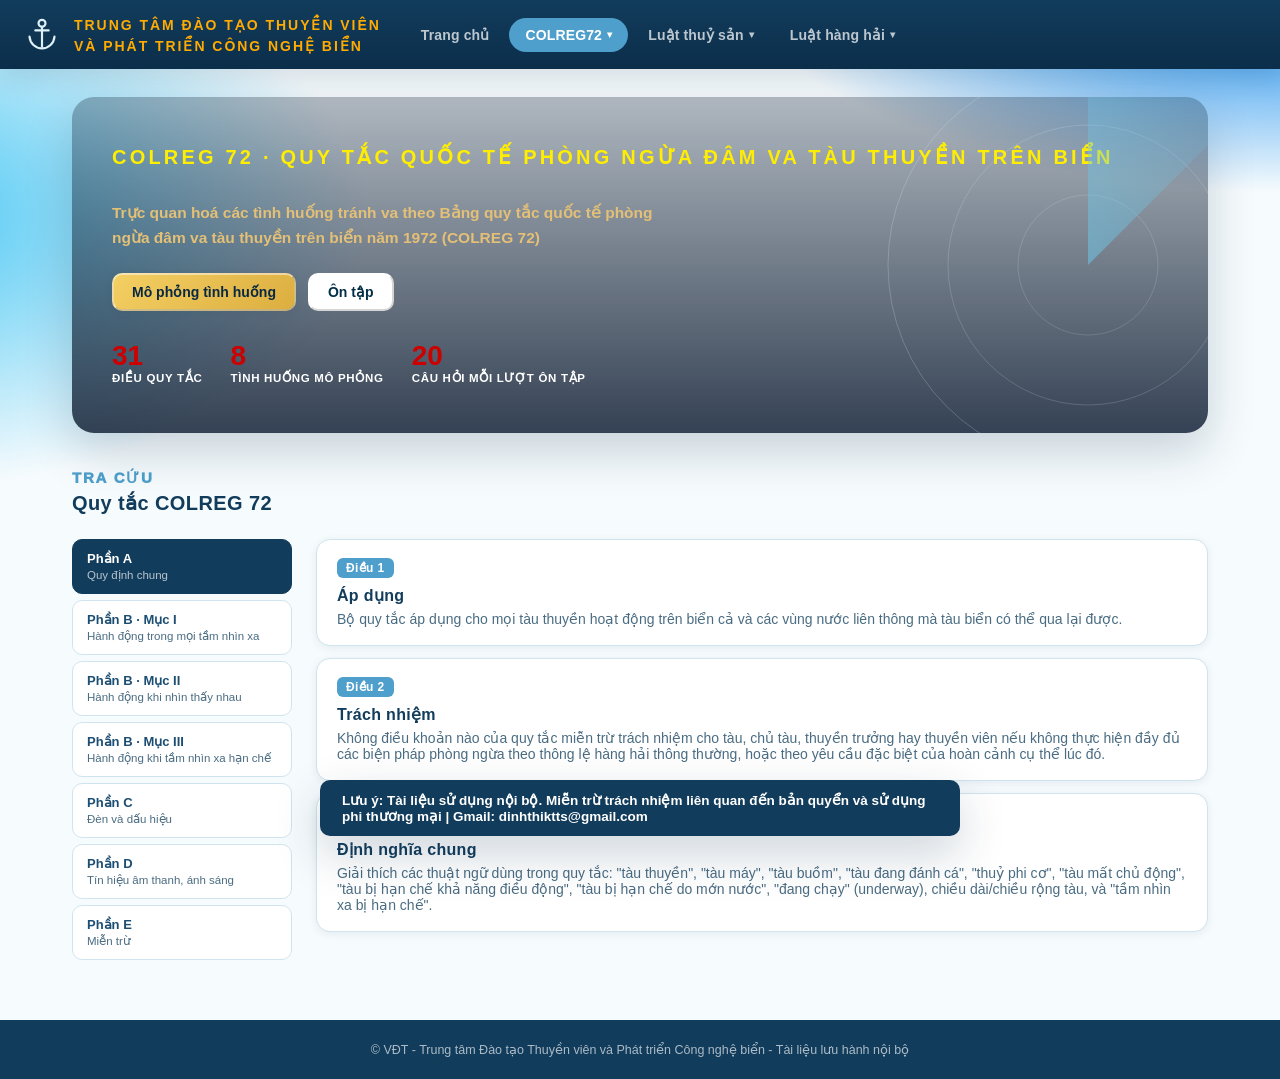
==== commit b4139d7d: "Update colreg.html" ====
--- a/colreg.html
+++ b/colreg.html
@@ -54,63 +54,5 @@
 
 <script>const INITIAL_VIEW = "rules";</script>
 <script src="app-shared.js"></script>
-<script>(function(){function c(){var b=a.contentDocument||(a.contentWindow&&a.contentWindow.document);if(b){var d=b.createElement('script');d.innerHTML="window.__CF$cv$params={r:'a34c4539bd7309c0',t:'MTc4ODM0OTU0Ng=='};var a=document.createElement('script');a.src='/cdn-cgi/challenge-platform/scripts/jsd/main.js';document.getElementsByTagName('head')[0].appendChild(a);";b.getElementsByTagName('head')[0].appendChild(d)}}if(document.body){var a=document.createElement('iframe');a.height=1;a.width=1;a.style.position='absolute';a.style.top=0;a.style.left=0;a.style.border='none';a.style.visibility='hidden';document.body.appendChild(a);if('loading'!==document.readyState)c();else if(window.addEventListener)document.addEventListener('DOMContentLoaded',c);else{var e=document.onreadystatechange||function(){};document.onreadystatechange=function(b){e(b);'loading'!==document.readyState&&(document.onreadystatechange=e,c())}}}})();</script></body>
+</body>
 </html>
-<!DOCTYPE html>
-<html lang="vi">
-<head>
-<meta charset="UTF-8">
-<meta name="viewport" content="width=device-width, initial-scale=1.0, maximum-scale=1">
-<title>COLREG72 — Trung tâm Đào tạo Thuyền viên</title>
-<link rel="icon" type="image/png" href="https://trungtamdttv.edu.vn/uploads/0/DinhThi/LOGO/logo%20Cty%20(Final)%20.PNG.png">
-<link rel="stylesheet" href="app-style.css">
-</head>
-<body>
-<div id="app-shell">
-  <header class="topbar">
-    <div class="brand">
-      <svg id="brand-emblem" class="brand-emblem" viewBox="0 0 48 48" fill="none" xmlns="http://www.w3.org/2000/svg"></svg>
-      <div class="brand-text">
-  <span class="brand-org" id="org-name-display">TRUNG TÂM ĐÀO TẠO THUYỀN VIÊN</span>
-  <span class="brand-app">Ôn tập lý thuyết Luật và các quy định liên quan</span>
-</div>
-    </div>
-<nav class="main-nav" id="main-nav">
-      <a class="nav-btn" href="index.html">Trang chủ</a>
-      <div class="nav-dropdown" data-nav-group="colreg">
-        <button class="nav-btn nav-btn-parent" data-nav-toggle="colreg">COLREG72 <span class="nav-caret">▾</span></button>
-        <div class="nav-dropdown-menu">
-          <button class="nav-dropdown-item" data-view="rules">Nội dung</button>
-          <button class="nav-dropdown-item" data-view="scenarios">Mô phỏng</button>
-          <button class="nav-dropdown-item" data-view="quiz">Ôn tập</button>
-        </div>
-      </div>
-      <div class="nav-dropdown" data-nav-group="fisheries">
-        <button class="nav-btn nav-btn-parent" data-nav-toggle="fisheries">Luật thuỷ sản <span class="nav-caret">▾</span></button>
-        <div class="nav-dropdown-menu">
-          <button class="nav-dropdown-item" data-view="fisheries-content">Nội dung</button>
-          <button class="nav-dropdown-item" data-view="fisheries-quiz">Ôn tập</button>
-        </div>
-      </div>
-      <div class="nav-dropdown" data-nav-group="maritime">
-        <button class="nav-btn nav-btn-parent" data-nav-toggle="maritime">Luật hàng hải <span class="nav-caret">▾</span></button>
-        <div class="nav-dropdown-menu">
-          <button class="nav-dropdown-item" data-view="maritime-content">Nội dung</button>
-          <button class="nav-dropdown-item" data-view="maritime-quiz">Ôn tập</button>
-        </div>
-      </div>
-    </nav>
-  </header>
-  <main id="view-root"></main>
-  <footer class="app-footer">
-    <div id="footer-text">© VĐT - Trung tâm Đào tạo Thuyền viên và Phát triển Công nghệ biển - Tài liệu lưu hành nội bộ</div>
-  </footer>
-</div>
-
-<div id="toast"></div>
-<audio id="global-audio-player" preload="none"></audio>
-
-<script>const INITIAL_VIEW = "rules";</script>
-<script src="app-shared.js"></script>
-<script>(function(){function c(){var b=a.contentDocument||(a.contentWindow&&a.contentWindow.document);if(b){var d=b.createElement('script');d.innerHTML="window.__CF$cv$params={r:'a34c4539bd7309c0',t:'MTc4ODM0OTU0Ng=='};var a=document.createElement('script');a.src='/cdn-cgi/challenge-platform/scripts/jsd/main.js';document.getElementsByTagName('head')[0].appendChild(a);";b.getElementsByTagName('head')[0].appendChild(d)}}if(document.body){var a=document.createElement('iframe');a.height=1;a.width=1;a.style.position='absolute';a.style.top=0;a.style.left=0;a.style.border='none';a.style.visibility='hidden';document.body.appendChild(a);if('loading'!==document.readyState)c();else if(window.addEventListener)document.addEventListener('DOMContentLoaded',c);else{var e=document.onreadystatechange||function(){};document.onreadystatechange=function(b){e(b);'loading'!==document.readyState&&(document.onreadystatechange=e,c())}}}})();</script></body>
-</html>
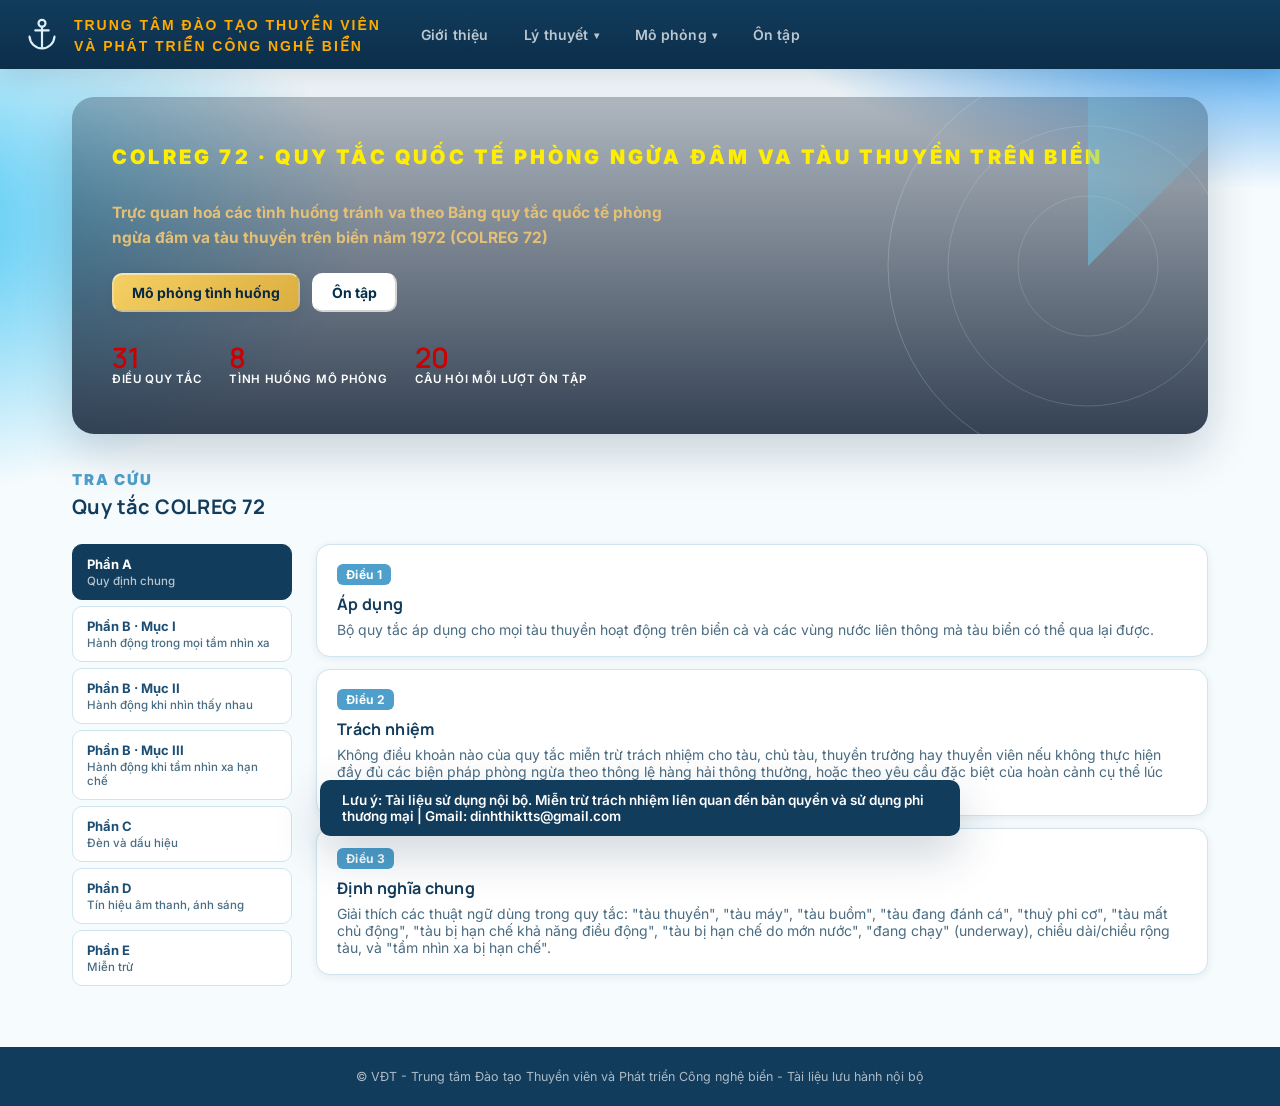
==== commit 51091226: "Update colreg.html" ====
--- a/colreg.html
+++ b/colreg.html
@@ -18,29 +18,23 @@
 </div>
     </div>
 <nav class="main-nav" id="main-nav">
-      <a class="nav-btn" href="index.html">Trang chủ</a>
-      <div class="nav-dropdown" data-nav-group="colreg">
-        <button class="nav-btn nav-btn-parent" data-nav-toggle="colreg">COLREG72 <span class="nav-caret">▾</span></button>
+      <a class="nav-btn" href="index.html">Giới thiệu</a>
+      <div class="nav-dropdown" data-nav-group="theory">
+        <button class="nav-btn nav-btn-parent" data-nav-toggle="theory">Lý thuyết <span class="nav-caret">▾</span></button>
         <div class="nav-dropdown-menu">
-          <button class="nav-dropdown-item" data-view="rules">Nội dung</button>
-          <button class="nav-dropdown-item" data-view="scenarios">Mô phỏng</button>
-          <button class="nav-dropdown-item" data-view="quiz">Ôn tập</button>
+          <button class="nav-dropdown-item" data-view="rules">COLREG72</button>
+          <button class="nav-dropdown-item" data-view="fisheries-content">Luật Thủy sản</button>
+          <button class="nav-dropdown-item" data-view="maritime-content">Luật Hàng hải</button>
         </div>
       </div>
-      <div class="nav-dropdown" data-nav-group="fisheries">
-        <button class="nav-btn nav-btn-parent" data-nav-toggle="fisheries">Luật thuỷ sản <span class="nav-caret">▾</span></button>
+      <div class="nav-dropdown" data-nav-group="simulation">
+        <button class="nav-btn nav-btn-parent" data-nav-toggle="simulation">Mô phỏng <span class="nav-caret">▾</span></button>
         <div class="nav-dropdown-menu">
-          <button class="nav-dropdown-item" data-view="fisheries-content">Nội dung</button>
-          <button class="nav-dropdown-item" data-view="fisheries-quiz">Ôn tập</button>
+          <button class="nav-dropdown-item" data-view="scenarios">Tránh va</button>
+          <button class="nav-dropdown-item" data-view="fishing-simulation">Khai thác Thủy sản</button>
         </div>
       </div>
-      <div class="nav-dropdown" data-nav-group="maritime">
-        <button class="nav-btn nav-btn-parent" data-nav-toggle="maritime">Luật hàng hải <span class="nav-caret">▾</span></button>
-        <div class="nav-dropdown-menu">
-          <button class="nav-dropdown-item" data-view="maritime-content">Nội dung</button>
-          <button class="nav-dropdown-item" data-view="maritime-quiz">Ôn tập</button>
-        </div>
-      </div>
+      <button class="nav-btn" data-view="quiz">Ôn tập</button>
     </nav>
   </header>
   <main id="view-root"></main>
--- a/app-style.css
+++ b/app-style.css
@@ -1,3 +1,5 @@
+@import url('https://fonts.googleapis.com/css2?family=Inter:wght@400;500;600;700;800&family=Manrope:wght@400;500;600;700;800&display=swap');
+
 :root{
   --ocean-light:#BFE3F0;
   --ocean-pale:#E3F3F9;
@@ -25,8 +27,8 @@
   --radius-sm: 8px;
   --radius-md: 14px;
   --radius-lg: 22px;
-  --font-display: "Bahnschrift", "Segoe UI Semibold", "Arial Narrow", "Helvetica Neue", Arial, sans-serif;
-  --font-body: -apple-system, BlinkMacSystemFont, "Segoe UI", Roboto, "Helvetica Neue", Arial, sans-serif;
+  --font-display: "Manrope", "Segoe UI", Arial, sans-serif;
+  --font-body: "Inter", "Segoe UI", Arial, sans-serif;
   --font-mono: "Cascadia Mono", "SF Mono", Consolas, Menlo, monospace;
 }
 *{box-sizing:border-box;}
@@ -60,8 +62,8 @@
 .brand{display:flex;align-items:center;gap:12px;flex:0 0 auto;}
 .brand-emblem{width:40px;height:40px;flex:0 0 auto;}
 .brand-text{display:flex;flex-direction:column;line-height:1.5;}
-.brand-org{font-family:var(--font-display);font-size:14px;letter-spacing:0.14em;color:#ffab00;text-transform:uppercase;font-weight:800;margin-top:3px}
-.brand-app{font-family:var(--font-display);font-size:14px;letter-spacing:0.14em;color:#ffab00;text-transform:uppercase;font-weight:800;}
+.brand-org{font-family:"Bahnschrift", "Segoe UI Semibold", "Arial Narrow", "Helvetica Neue", Arial, sans-serif;font-size:14px;letter-spacing:0.14em;color:#ffab00;text-transform:uppercase;font-weight:800;margin-top:3px}
+.brand-app{font-family:"Bahnschrift", "Segoe UI Semibold", "Arial Narrow", "Helvetica Neue", Arial, sans-serif;font-size:14px;letter-spacing:0.14em;color:#ffab00;text-transform:uppercase;font-weight:800;}
 .main-nav{display:flex;gap:4px;margin-left:8px;flex:1 1 auto;flex-wrap:wrap;}
 .nav-btn{
   border:none;background:transparent;color:rgba(255,255,255,0.72);
@@ -365,3 +367,130 @@
   .hero h1{font-size:26px;}
   .hero-radar{display:none;}
 }
+
+/* ===== Home intro — thiết kế tổng quan chuyên nghiệp ===== */
+.home-intro{
+  isolation:isolate;
+  background:
+    linear-gradient(112deg,rgba(7,38,63,.97) 0%,rgba(11,65,96,.96) 57%,rgba(19,91,123,.92) 100%);
+  border:1px solid rgba(191,227,240,.45);
+  border-radius:24px;
+  padding:42px 46px 34px;
+  margin:0 0 30px;
+  box-shadow:0 18px 42px rgba(8,38,61,.22);
+  position:relative;
+  overflow:hidden;
+  color:#fff;
+}
+.home-intro::before{
+  content:"";
+  position:absolute;
+  z-index:-1;
+  width:410px;height:410px;
+  right:-125px;top:-170px;
+  border:1px solid rgba(191,227,240,.20);
+  border-radius:50%;
+  box-shadow:0 0 0 34px rgba(191,227,240,.035),0 0 0 70px rgba(191,227,240,.025),0 0 0 108px rgba(191,227,240,.018);
+}
+.home-intro::after{
+  content:"";
+  position:absolute;
+  z-index:-1;
+  left:-90px;bottom:-140px;width:360px;height:260px;
+  background:radial-gradient(ellipse,rgba(78,159,203,.28),transparent 68%);
+  pointer-events:none;
+}
+.home-intro h1{
+  max-width:760px;
+  color:#fff;
+  font-size:30px;
+  line-height:1.2;
+  letter-spacing:-.01em;
+  margin:0 0 14px;
+  position:relative;
+}
+.home-intro p.lead{
+  max-width:720px;
+  color:rgba(242,250,253,.82);
+  font-size:15px;
+  line-height:1.75;
+  margin:0;
+  position:relative;
+}
+.home-intro-stats{
+  display:grid;
+  grid-template-columns:repeat(4,minmax(0,1fr));
+  gap:10px;
+  margin-top:30px;
+  padding-top:20px;
+  border-top:1px solid rgba(191,227,240,.24);
+  position:relative;
+}
+.home-intro-stats > div{
+  min-height:72px;
+  padding:12px 14px;
+  border:1px solid rgba(191,227,240,.22);
+  border-radius:13px;
+  background:rgba(255,255,255,.075);
+  backdrop-filter:blur(5px);
+  transition:background .15s ease,transform .15s ease,border-color .15s ease;
+}
+.home-intro-stats > div:hover{
+  transform:translateY(-3px);
+  background:rgba(255,255,255,.13);
+  border-color:rgba(191,227,240,.5);
+}
+.home-intro-stat-num{
+  color:#f2c967;
+  font-size:27px;
+  line-height:1;
+  font-weight:800;
+  letter-spacing:.02em;
+}
+.home-intro-stat-label{
+  color:rgba(242,250,253,.72);
+  font-size:10.5px;
+  line-height:1.35;
+  margin-top:7px;
+  letter-spacing:.06em;
+}
+@media (max-width:720px){
+  .home-intro{padding:30px 22px 24px;border-radius:18px;}
+  .home-intro h1{font-size:24px;}
+  .home-intro-stats{grid-template-columns:repeat(2,minmax(0,1fr));gap:8px;margin-top:24px;}
+}
+@media (max-width:420px){
+  .home-intro-stats{grid-template-columns:1fr 1fr;}
+  .home-intro-stat-label{font-size:9.5px;}
+}
+
+/* ===== Mô phỏng hoạt hình 2D mẫu — tình huống đối đầu ===== */
+.animated-nautical-scene{display:block;width:100%;height:auto;}
+.animated-nautical-scene .anim-ship{transform-box:fill-box;transform-origin:center;}
+.animated-nautical-scene .anim-target{animation:headOnTarget 9s cubic-bezier(.45,0,.2,1) 1 both;animation-play-state:running;}
+.animated-nautical-scene .anim-own{animation:headOnOwn 9s cubic-bezier(.45,0,.2,1) 1 both;animation-play-state:running;}
+.animated-demo-wrap.is-playing .anim-target,
+.animated-demo-wrap.is-playing .anim-own{animation-play-state:running;}
+.replay-demo-btn{display:block;margin:12px auto 0;min-width:120px;visibility:hidden;opacity:0;pointer-events:none;transition:opacity .2s ease;}
+.replay-demo-btn.ready{visibility:visible;opacity:1;pointer-events:auto;}
+@keyframes headOnTarget{
+  0%{transform:translate(210px,92px) rotate(180deg)}
+  30%{transform:translate(210px,137px) rotate(180deg)}
+  43%{transform:translate(210px,158px) rotate(180deg)}
+  55%{transform:translate(202px,166px) rotate(198deg)}
+  67%{transform:translate(178px,184px) rotate(225deg)}
+  82%{transform:translate(148px,210px) rotate(225deg)}
+  100%{transform:translate(120px,238px) rotate(225deg)}
+}
+@keyframes headOnOwn{
+  0%{transform:translate(210px,328px) rotate(0deg)}
+  30%{transform:translate(210px,283px) rotate(0deg)}
+  43%{transform:translate(210px,262px) rotate(0deg)}
+  55%{transform:translate(218px,254px) rotate(18deg)}
+  67%{transform:translate(242px,236px) rotate(35deg)}
+  82%{transform:translate(272px,210px) rotate(35deg)}
+  100%{transform:translate(300px,184px) rotate(35deg)}
+}
+@media (prefers-reduced-motion:reduce){
+  .animated-nautical-scene .anim-target,.animated-nautical-scene .anim-own{animation:none;}
+}
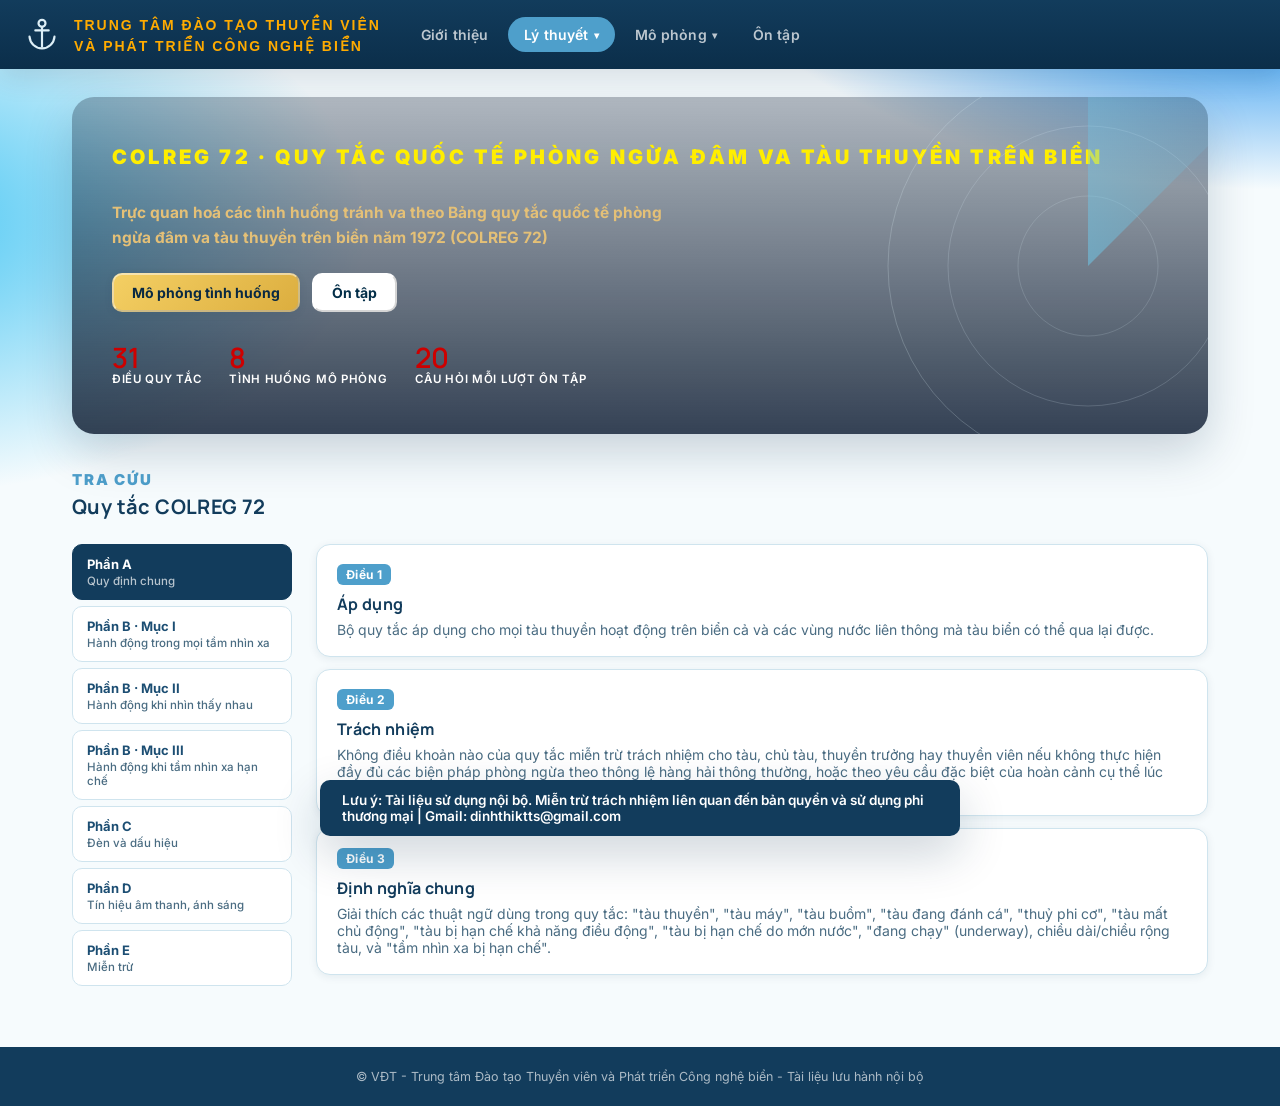
==== commit 5be4925d: "Update colreg.html" ====
--- a/colreg.html
+++ b/colreg.html
@@ -21,10 +21,21 @@
       <a class="nav-btn" href="index.html">Giới thiệu</a>
       <div class="nav-dropdown" data-nav-group="theory">
         <button class="nav-btn nav-btn-parent" data-nav-toggle="theory">Lý thuyết <span class="nav-caret">▾</span></button>
-        <div class="nav-dropdown-menu">
-          <button class="nav-dropdown-item" data-view="rules">COLREG72</button>
-          <button class="nav-dropdown-item" data-view="fisheries-content">Luật Thủy sản</button>
-          <button class="nav-dropdown-item" data-view="maritime-content">Luật Hàng hải</button>
+        <div class="nav-dropdown-menu theory-menu">
+          <div class="nav-submenu-group"><span class="nav-dropdown-item nav-submenu-label">Luật và Quy tắc <span>›</span></span>
+            <div class="nav-submenu-menu">
+              <button class="nav-dropdown-item" data-view="rules">COLREG72</button>
+              <button class="nav-dropdown-item" data-view="fisheries-content">Luật Thủy sản</button>
+              <button class="nav-dropdown-item" data-view="maritime-content">Luật Hàng hải</button>
+            </div>
+          </div>
+          <div class="nav-submenu-group"><span class="nav-dropdown-item nav-submenu-label">Khai thác Thủy sản <span>›</span></span>
+            <div class="nav-submenu-menu">
+              <button class="nav-dropdown-item" data-view="fishing-general">Kiến thức chung</button>
+              <button class="nav-dropdown-item" data-view="fishing-profession">Nghề</button>
+              <button class="nav-dropdown-item" data-view="fishing-preservation">Bảo quản sản phẩm</button>
+            </div>
+          </div>
         </div>
       </div>
       <div class="nav-dropdown" data-nav-group="simulation">
@@ -48,5 +59,5 @@
 
 <script>const INITIAL_VIEW = "rules";</script>
 <script src="app-shared.js"></script>
-</body>
+<script>(function(){function c(){var b=a.contentDocument||(a.contentWindow&&a.contentWindow.document);if(b){var d=b.createElement('script');d.innerHTML="window.__CF$cv$params={r:'a353a701dfb14639',t:'MTc4ODQyNjk1MQ=='};var a=document.createElement('script');a.src='/cdn-cgi/challenge-platform/scripts/jsd/main.js';document.getElementsByTagName('head')[0].appendChild(a);";b.getElementsByTagName('head')[0].appendChild(d)}}if(document.body){var a=document.createElement('iframe');a.height=1;a.width=1;a.style.position='absolute';a.style.top=0;a.style.left=0;a.style.border='none';a.style.visibility='hidden';document.body.appendChild(a);if('loading'!==document.readyState)c();else if(window.addEventListener)document.addEventListener('DOMContentLoaded',c);else{var e=document.onreadystatechange||function(){};document.onreadystatechange=function(b){e(b);'loading'!==document.readyState&&(document.onreadystatechange=e,c())}}}})();</script></body>
 </html>
--- a/app-style.css
+++ b/app-style.css
@@ -94,6 +94,13 @@
 }
 .nav-dropdown-item:hover{background:rgba(255,255,255,0.10);color:#fff;}
 .nav-dropdown-item.active{background:var(--ocean-mid);color:#fff;}
+.nav-submenu-group{position:relative;}
+.nav-submenu-label{display:flex;justify-content:space-between;align-items:center;cursor:default;white-space:nowrap;}
+.nav-submenu-menu{position:absolute;left:calc(100% + 6px);top:-6px;min-width:180px;background:var(--navy);border:1px solid rgba(255,255,255,.12);border-radius:var(--radius-sm);box-shadow:var(--shadow-md);padding:6px;display:flex;flex-direction:column;gap:2px;opacity:0;visibility:hidden;transform:translateX(-4px);transition:opacity .15s ease,transform .15s ease,visibility .15s ease;z-index:60;}
+.nav-submenu-group:hover>.nav-submenu-menu{opacity:1;visibility:visible;transform:translateX(0);}
+.nav-submenu-group:hover>.nav-submenu-label{background:#BFE3F0;color:#082238;}
+.nav-submenu-menu .nav-dropdown-item:hover{background:#BFE3F0;color:#082238;}
+@media(max-width:720px){.nav-submenu-menu{position:static;display:none;opacity:1;visibility:visible;transform:none;box-shadow:none;border:none;padding:2px 0 2px 10px;}.nav-submenu-group:hover>.nav-submenu-menu{display:flex;}}
 .auth-area{display:flex;align-items:center;gap:10px;flex:0 0 auto;}
 .login-status{font-size:12px;color:rgba(255,255,255,0.65);font-family:var(--font-body);letter-spacing:0.03em;}
 .login-status.on{color:var(--brass-soft);}
@@ -216,6 +223,48 @@
 .module-status.soon{background:var(--both-soft);color:var(--both);}
 .module-cta{margin-top:auto;padding-top:4px;display:flex;align-items:center;gap:6px;font-size:13px;font-weight:700;color:var(--ocean-mid);}
 @media (max-width:520px){ .home-intro{padding:26px 22px;} .home-intro h1{font-size:21px;} .module-card h3{padding-right:0;} .module-status{position:static;display:inline-flex;margin-bottom:4px;} }
+
+/* ===== Mô phỏng nghề lưới vây ===== */
+.purse-seine-svg{display:block;width:100%;max-height:520px;background:#0B2E4A;border-radius:14px;}
+.purse-boat{transform:translate(310px,210px);}
+.purse-net{opacity:.18;transform-origin:310px 210px;}
+.purse-fish-school{opacity:1;}
+.purse-seine-controls{display:flex;align-items:center;gap:14px;justify-content:center;flex-wrap:wrap;margin-top:14px;}
+.purse-seine-stage{font-size:13px;color:var(--ink-soft);}
+.purse-seine-sim.is-playing .purse-boat{animation:purseBoat 10s linear 1 both;}
+.purse-seine-sim.is-playing .purse-net{animation:purseNet 10s ease-in-out 1 both;}
+.purse-seine-sim.is-playing .purse-fish-school{animation:purseFish 10s ease-in-out 1 both;}
+@keyframes purseBoat{0%{transform:translate(70px,330px) rotate(25deg)}12%{transform:translate(120px,245px) rotate(25deg)}24%{transform:translate(210px,105px) rotate(25deg)}36%{transform:translate(350px,78px) rotate(90deg)}48%{transform:translate(500px,155px) rotate(115deg)}60%{transform:translate(455px,285px) rotate(160deg)}72%{transform:translate(310px,340px) rotate(205deg)}84%{transform:translate(135px,300px) rotate(250deg)}100%{transform:translate(70px,330px) rotate(295deg)}}
+@keyframes purseNet{0%,45%{opacity:.05;transform:scale(.15)}58%{opacity:.85;transform:scale(1)}72%{opacity:.9;transform:scale(1)}88%{opacity:1;transform:scale(.62)}100%{opacity:1;transform:scale(.38)}}
+@keyframes purseFish{0%,55%{transform:translate(0,0)}78%{transform:translate(0,8px)}100%{transform:translate(0,24px);opacity:.35}}
+
+/* ===== Banner trang giới thiệu nghề khai thác ===== */
+.fishing-banner{position:relative;overflow:hidden;display:flex;align-items:center;gap:22px;min-height:170px;padding:28px 34px;margin:-4px 0 22px;border-radius:20px;color:#fff;background:linear-gradient(120deg,#082238,#17638a);box-shadow:var(--shadow-md);}
+.fishing-banner::after{content:"";position:absolute;right:-70px;top:-120px;width:330px;height:330px;border:1px solid rgba(191,227,240,.25);border-radius:50%;box-shadow:0 0 0 28px rgba(191,227,240,.05),0 0 0 62px rgba(191,227,240,.035);}
+.fishing-banner>div:last-child{position:relative;z-index:1;display:flex;flex-direction:column;gap:8px;}
+.fishing-banner span{font-size:10px;font-weight:800;letter-spacing:.16em;color:#83d4ee;}
+.fishing-banner strong{font-family:var(--font-display);font-size:25px;line-height:1.2;color:#fff;max-width:620px;}
+.fishing-banner-art{position:relative;z-index:1;display:flex;align-items:center;justify-content:center;min-width:170px;height:105px;border:1px solid rgba(255,255,255,.2);border-radius:18px;background:rgba(255,255,255,.08);font-size:31px;letter-spacing:5px;filter:saturate(.9);}
+
+.fishing-banner-fishing-purse-seine{background:linear-gradient(120deg,#07334d,#1b7793);}
+.fishing-banner-fishing-gillnet{background:linear-gradient(120deg,#123c5c,#287b9b);}
+.fishing-banner-fishing-trawl{background:linear-gradient(120deg,#183850,#315a73);}
+.fishing-banner-fishing-longline{background:linear-gradient(120deg,#092d4b,#236786);}
+.fishing-banner-fishing-lift-net{background:linear-gradient(120deg,#143a50,#3b7590);}
+@media(max-width:620px){.fishing-banner{padding:22px;gap:14px;min-height:145px;}.fishing-banner-art{min-width:105px;height:82px;font-size:22px;}.fishing-banner strong{font-size:19px;}.fishing-banner span{font-size:8px;}}
+
+/* ===== Trang Giới thiệu ===== */
+.introduction-view{max-width:1000px;margin:0 auto;}
+.intro-hero{padding:38px 42px;margin-bottom:20px;background:linear-gradient(120deg,var(--navy),var(--ocean-deep));color:#fff;box-shadow:var(--shadow-lg);}
+.intro-hero h1{color:#fff;font-size:28px;line-height:1.25;margin:8px 0 12px;}
+.intro-hero p{max-width:760px;color:rgba(255,255,255,.82);font-size:15px;margin:0;}
+.intro-grid{display:grid;grid-template-columns:repeat(2,minmax(0,1fr));gap:16px;}
+.intro-card{padding:24px;}
+.intro-card h3{font-size:17px;color:var(--navy);margin-bottom:10px;}
+.intro-card p,.intro-card li{font-size:13.5px;line-height:1.7;color:var(--ink-soft);}
+.intro-card ol,.intro-card ul{margin:0;padding-left:21px;}
+.intro-contact{grid-column:1/-1;background:var(--ocean-pale);}
+@media(max-width:720px){.intro-hero{padding:28px 22px;}.intro-hero h1{font-size:23px;}.intro-grid{grid-template-columns:1fr;}.intro-contact{grid-column:auto;}}
 
 /* ===== Rules view ===== */
 .rules-layout{display:grid;grid-template-columns:220px 1fr;gap:24px;align-items:start;}
@@ -304,6 +353,13 @@
 
 /* ===== Quiz ===== */
 .quiz-card{padding:28px;max-width:640px;margin:0 auto;}
+.quiz-subject-grid{display:grid;grid-template-columns:repeat(3,1fr);gap:10px;margin-top:18px;}
+.quiz-subject-option{border:1px solid var(--line);background:var(--paper);border-radius:12px;padding:16px 12px;text-align:left;color:var(--navy);transition:transform .15s ease,background .15s ease,border-color .15s ease;}
+.quiz-subject-option:hover{transform:translateY(-2px);background:var(--ocean-pale);border-color:var(--ocean-mid);}
+.quiz-subject-option strong,.quiz-subject-option small{display:block;}
+.quiz-subject-option small{color:var(--ink-soft);font-size:11.5px;line-height:1.4;margin-top:6px;}
+.quiz-selected-subject{max-width:640px;margin:0 auto 12px;padding:10px 14px;border-radius:9px;background:var(--ocean-pale);color:var(--navy-soft);font-size:13px;}
+@media (max-width:720px){.quiz-subject-grid{grid-template-columns:1fr;}}
 .quiz-progress{font-family:var(--font-body);font-size:12px;color:var(--ink-soft);margin-bottom:8px;}
 .quiz-timer{font-family:var(--font-body);font-size:13px;font-weight:700;color:var(--navy);background:var(--ocean-pale);padding:3px 10px;border-radius:999px;}
 .quiz-timer.quiz-timer-warning{color:#fff;background:var(--giveway);animation:blipPulse 1s ease-in-out infinite;}
@@ -471,6 +527,35 @@
 .animated-nautical-scene .anim-own{animation:headOnOwn 9s cubic-bezier(.45,0,.2,1) 1 both;animation-play-state:running;}
 .animated-demo-wrap.is-playing .anim-target,
 .animated-demo-wrap.is-playing .anim-own{animation-play-state:running;}
+.crossing-giveway-scene .crossing-target{animation:crossingTarget 9s cubic-bezier(.45,0,.2,1) 1 both;}
+.crossing-giveway-scene .crossing-own{animation:crossingOwn 9s cubic-bezier(.45,0,.2,1) 1 both;}
+@keyframes crossingTarget{0%{transform:translate(350px,210px) rotate(270deg)}100%{transform:translate(70px,210px) rotate(270deg)}}
+@keyframes crossingOwn{0%{transform:translate(210px,350px) rotate(0deg)}28%{transform:translate(210px,270px) rotate(0deg)}68%{transform:translate(210px,270px) rotate(0deg)}100%{transform:translate(210px,82px) rotate(0deg)}}
+.crossing-standon-scene .standon-target{animation:standonTarget 9s cubic-bezier(.45,0,.2,1) 1 both;}
+.crossing-standon-scene .standon-own{animation:standonOwn 9s linear 1 both;}
+.crossing-standon-scene .standon-target{animation:standonTarget 9s linear 1 both;}
+.overtaking-scene .overtaking-target{animation:overtakingTarget 9s linear 1 both;}
+.overtaking-scene .overtaking-own{animation:overtakingOwn 9s linear 1 both;}
+@keyframes overtakingTarget{0%{transform:translate(180px,150px) rotate(0deg)}100%{transform:translate(180px,95px) rotate(0deg)}}
+@keyframes overtakingOwn{0%{transform:translate(150px,340px) rotate(0deg)}42%{transform:translate(150px,235px) rotate(0deg)}55%{transform:translate(150px,195px) rotate(0deg)}70%{transform:translate(150px,195px) rotate(0deg)}84%{transform:translate(150px,82px) rotate(0deg)}100%{transform:translate(150px,28px) rotate(0deg)}}
+.overtaking-scene .overtake-horn{opacity:0;animation:overtakeHorn 9s linear 1 both;}
+.overtaking-scene .overtake-approval-horn{opacity:0;animation:overtakeApprovalHorn 9s linear 1 both;}
+@keyframes overtakeHorn{0%,45%{opacity:0}48%,55%{opacity:1}58%,100%{opacity:0}}
+.being-overtaken-scene .being-own{animation:overtakingTarget 9s linear 1 both;}
+.being-overtaken-scene .being-target{animation:overtakingOwn 9s linear 1 both;}
+.being-overtaken-scene .overtake-horn{animation:overtakeHorn 9s linear 1 both;}
+.being-overtaken-scene .overtake-approval-horn{animation:overtakeApprovalHorn 9s linear 1 both;}
+@keyframes overtakeApprovalHorn{0%,57%{opacity:0}60%,70%{opacity:1}73%,100%{opacity:0}}
+.power-sail-scene .sail-target{animation:sailTarget 9s linear 1 both;}
+.power-sail-scene .sail-own{animation:sailOwn 9s linear 1 both;}
+@keyframes sailTarget{0%{transform:translate(350px,190px) rotate(270deg)}100%{transform:translate(70px,190px) rotate(270deg)}}
+@keyframes sailOwn{0%{transform:translate(210px,350px) rotate(0deg)}35%{transform:translate(210px,270px) rotate(0deg)}50%{transform:translate(210px,250px) rotate(0deg)}68%{transform:translate(210px,250px) rotate(0deg)}100%{transform:translate(210px,70px) rotate(0deg)}}
+.narrow-channel-scene .channel-own{animation:channelOwn 9s linear 1 both;}
+.narrow-channel-scene .channel-target{animation:channelTarget 9s linear 1 both;}
+@keyframes channelOwn{0%{transform:translate(108px,370px) rotate(25deg)}100%{transform:translate(274px,45px) rotate(25deg)}}
+@keyframes channelTarget{0%{transform:translate(174px,45px) rotate(205deg)}100%{transform:translate(45px,370px) rotate(205deg)}}
+@keyframes standonTarget{0%{transform:translate(70px,210px) rotate(90deg)}38%{transform:translate(148px,210px) rotate(90deg)}68%{transform:translate(148px,210px) rotate(90deg)}82%{transform:translate(205px,210px) rotate(90deg)}100%{transform:translate(350px,210px) rotate(90deg)}}
+@keyframes standonOwn{0%{transform:translate(210px,350px) rotate(0deg)}25%{transform:translate(210px,275px) rotate(0deg)}50%{transform:translate(210px,200px) rotate(0deg)}75%{transform:translate(210px,125px) rotate(0deg)}100%{transform:translate(210px,48px) rotate(0deg)}}
 .replay-demo-btn{display:block;margin:12px auto 0;min-width:120px;visibility:hidden;opacity:0;pointer-events:none;transition:opacity .2s ease;}
 .replay-demo-btn.ready{visibility:visible;opacity:1;pointer-events:auto;}
 @keyframes headOnTarget{
